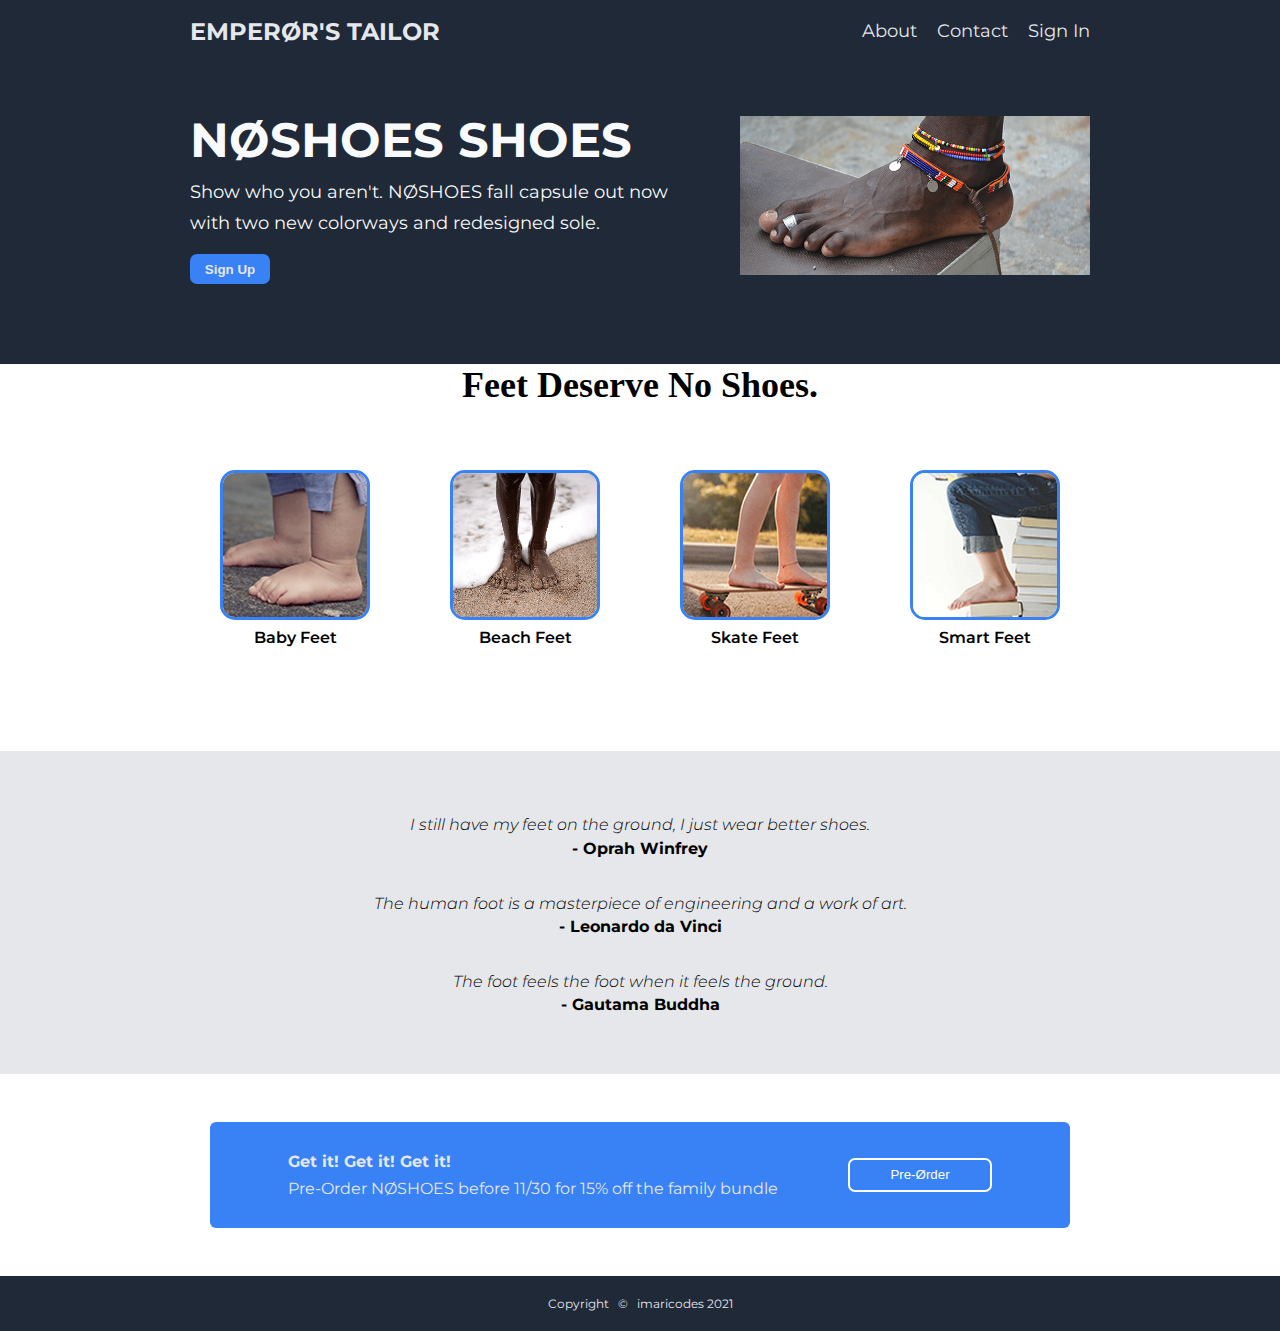
==== test.html @ 9531cc7f "COMMIT OF FIRST DRAFT" ====
<!DOCTYPE html>
<html lang="en">
<head>
  <meta charset="UTF-8">
  <meta http-equiv="X-UA-Compatible" content="IE=edge">
  <meta name="viewport" content="width=device-width, initial-scale=1.0">
  <title>LAYOUT</title>
  <link rel="stylesheet" href="test.css">
</head>
<body>
  
<!-- NAVIGATION -->
  

  <div class="wrapper">

    <nav>
      <links class="link-container header-logo-text">
          <ul class="left-nav-links">
              <li><a href="google.com">EMPERØR'S TAILOR</a></li>
              
          </ul>
          <ul class="right-nav-links">
              <li><a href="google.com">About</a></li>
              <li><a href="google.com">Contact</a></li>
              <li><a href="google.com">Sign In</a></li>
          </ul>
      </links>
      
  </nav>
      
  

    <!-- HEADER SECTION -->
    <div class="header-wrapper">
        <div class="header-container">
            <div class="header-info-container">
                <p class="hero-main-text">NØSHOES SHOES</p>
                <p class="hero-secondary-text">Show who you aren't. NØSHOES fall capsule out now with two new colorways and redesigned sole.</p>
                <button class="hero-button">
                  <a href="google.com">Sign Up</a>


                </button> 
            </div>
            <div class="header-img-container">
                <img class="header-image" src="images/afro-feet.png">
            </div>
        </div>

    </div>

   <!-- INFO SECTION -->
   
    <div class="info-section">
            
                <div class="info-section-title">
                    <p>Feet Deserve No Shoes.</p> 
                </div>
                <div class="info-section-gallery">
                    
                    <div class="info-section-image-box">
                        <img class="info-section-img" src="images/gallery-baby-feet.png" atl="">
                        <p>Baby Feet</p>
                    </div>
                     
                    <div class="info-section-image-box">
                        <img class="info-section-img" src="images/gallery-beach-feet.png" atl="">
                        <p>Beach Feet</p>
                    </div>
                    <div class="info-section-image-box">
                        <img class="info-section-img" src="images/gallery-skate-feet.png" atl="">
                        <p>Skate Feet</p>
                    </div>
                    <div class="info-section-image-box">
                        <img class="info-section-img" src="images/gallery-smart-feet.png" atl="">
                        <p>Smart Feet</p>
                    </div>
        </div>
    </div>
    
     
    
   

  <!-- TESTIMONIAL SECTION -->
  <div class="testimonial-section">
    <div class="testimonial-wrapper">
      <p class="testimonial-text">
        I still have my feet on the ground, I just wear better shoes.
      </p>
  
      <p class="testimonial-author">
        - Oprah Winfrey
      </p>
      <p class="testimonial-text">
        The human foot is a masterpiece of engineering and a work of art.
      </p>
  
      <p class="testimonial-author">
        - Leonardo da Vinci
      </p>
      <p class="testimonial-text">
        The foot feels the foot when it feels the ground.
      </p>
  
      <p class="testimonial-author">
        - Gautama Buddha
      </p>

    </div>
   
    </div>

    <!-- CALL TO ACTION -->
    <div class="action-section">
      <div class="action-box">
        <div class="action-box-left-text">
          <p class="call-to-action-1">Get it! Get it! Get it!</p>
          <p class="call-to-action-2">Pre-Order NØSHOES before 11/30 for 15% off the family bundle</p>
        </div>
        <button class="action-box-right-button">Pre-Ørder</button>
       
      </div>
    </div>
    
</div>

<footer class="footer">Copyright &nbsp &copy; &nbsp imaricodes 2021</footer>

</body>
</html>
---- test.css ----
/* @import url('https://fonts.googleapis.com/css2?family=Heebo:ital,wght@0,200..900;1,200..900'); */

/* @import url('https://fonts.googleapis.com/css2?family=Rubik,wght@0,200..900'); */

/* @import url('https://fonts.googleapis.com/css2?family=Montserrat:wght@700&display=swap'); */

/* @import url('https://fonts.googleapis.com/css2?family=Montserrat:wght@400;700&display=swap'); */

@import url('https://fonts.googleapis.com/css2?family=Montserrat:ital,wght@0,400;0,700;1,300&display=swap');

@import url('https://fonts.googleapis.com/css2?family=Montserrat:ital,wght@1,100&display=swap');

*{
    margin: 0px;
    padding: 0px;
  }

  html {
    
  }

  *, *:before, *:after {
    box-sizing: inherit;
  }

  body {
    display: flex;
    flex-direction: column;
    height: 100vh;
    overflow: scroll;
    font-family: Montserrat, sans-serif;
    
  }

  
  
  /* OTHER CSS */

  .wrapper {
    display: flex;
    flex-direction: column;
    align-items: center;
   
  }
  /* --Nav Bar-- */

nav {
    display: flex;
    background-color: #1f2937;
    justify-content: center;
    width: 100%;
    padding-left:30px;
    padding-right:30px;
    
}

.link-container {
    display: flex;
    gap: 100px;
    justify-content: flex-start;
    flex: 1 1 900px;
    max-width: 900px;
    margin-bottom: 4rem;
    align-items: center;
    margin-top: 1rem;
}

.right-nav-links {
  margin-left: auto;
  min-width: 226px;
  
}

.left-nav-links {
  min-width: 248px;
  }


ul {
    list-style-type: none;
    display: flex;
    gap: 20px;
    color: #e5e7eb;
  } 

  a{
      text-decoration: none;
      color: #e5e7eb;
  }

  /* HEADER SECTION */

.header-wrapper {
  display: flex;
  justify-content: center;
  gap: 50px;
  width: 100%;
  background-color: #1f2937;
    
}

.header-container {
    display: flex;
    flex-wrap: wrap-reverse;
    align-items: center;
    justify-content: center;
    max-width: 900px;
    gap: 50px;
    margin-left: auto;
    margin-right: auto;
    margin-bottom: 5rem;   
    
}


.header-info-container{
  display: flex;
  flex-direction: column;
  flex: 1 0 auto;
  max-width: 500px;       
  color: #f9fafb;
}

.hero-secondary-text {
  margin-bottom: 1rem;
}

.header-img-container{ 
   justify-content: center;
   align-items: center;
   flex: 0 0 350px;
    
}

.header-image{
    width: 100%;
}



/* -- INFO SECTION--*/


.info-section {  
    /* background-color: tan; */
    width: 100%;
    display: flex;
    flex-direction: column;
    /* max-width: 900px; */
    /* flex: 1; */
    align-items: center;
    

}

.info-section-title {
    /* background-color: yellow; */
    font-family: heebo;
    display:flex;
    justify-content: center;
    max-width: 900px;
    margin-bottom: 4rem;
    
}

.info-section-gallery{
    display: flex;
    flex-wrap: wrap;
    max-width: 900px;
    gap: 80px;
    justify-content: center;
    font-weight: 600;
}

/* this contains an image and <p> text*/
.info-section-image-box {
    
    display: flex;
    flex-direction: column;
    flex: 1 2 auto;
    max-width: 150px;
    text-align: center;
    
}

.info-section-img {
    max-width: 100%;
    border-radius: 10%;
    border: 3px solid#3882f6;
    margin-bottom: .5rem;
    
} 

  
  /* -- TESTIMONIAL SECTION -- */

  .testimonial-section {
    background-color: #e5e7eb;
    display: flex;
    flex-direction: column;
    justify-content: center;
    align-items: center;
    width: 100%;
    padding: 60px 0;   
}

.testimonial-wrapper{
  max-width: 900px;
  display: flex;
  flex-direction: column;
  align-items: center;

}


.testimonial-text, 
.testimonial-author {
  max-width: 900px;

}

/* -- CALL TO ACTION SECTION */

.action-section {
  display: flex;
  width: 100%;
  justify-content: center;
  align-items: center;
  padding: 0 100px;

}

.action-box {
  flex: 0 2 800px;
  background-color: #3882f6;
  justify-content: center;
  align-items: center;
  gap: 30ppx;
  display: flex;
  justify-content: center;
  align-items: center;
  border-radius: 6px;
  padding: 30px;
  flex-wrap: wrap;
  gap: 60px;
  min-width: 469px;
  
}

.action-box-left-text {
  display: flex;
  flex-direction: column;
  
  flex: 0 1 500px;
  color: #e5e7eb;
}

.call-to-action-1{
margin-bottom: .5rem;
font-weight: 700;
}


.action-box-right-button {
  background-color: #3882f6;
  height: 30px;
  min-width:100px;
  color: white;
  border-radius: 7px;
  border: 2px solid white;
  font-weight: 300;
  padding: 0px 20px;
   
}
  

.footer {
  background-color: #1f2937;
  color: #e5e7eb;
  text-align: center;
  padding: 20px 0px; 
  font-size: .75rem;


}


/* -- SHARED BOTTOM MARGIN */
  
.header-section, 
.testimonial-section,
.action-section {
  margin-bottom: 3rem;

}

.info-section {
  margin-bottom: 6.5rem;
}


/* -- FONT SETTINGS */


.hero-main-text {
/* font-family: 'Montserrat', sans-serif; */
font-weight: 700;
font-size: 3rem;
margin-bottom: .5rem;

}
.hero-secondary-text, .right-nav-links{
  /* font-family: 'Montserrat', sans-serif; */
  font-weight: 400;
  font-size: 1.1rem;
  line-height: 1.75;
}

.header-logo-text {
  font-size: 1.5rem;
  font-family: 'Montserrat', sans-serif;
  font-weight: 700;
}


.info-section-title {
  font-weight: 600;
  font-size: 2.25rem;
}

.testimonial-text {
  font-weight: 300;
  font-size: 1.5;
  font-family: 'Montserrat', sans-serif;
  font-style: italic;
  line-height: 1.7;
  max-width: 65ch;

  
  
}

.testimonial-author {
  font-family: Montserrat, sans-serif;
  font-size: 1.5;
  font-weight: bold;
  display: flex;
  margin: 0 0 2rem 0;
 

}

p.testimonial-author:last-child {
  margin-bottom: 0rem;
}

  
  
/* -- Buttons */

.hero-button {
background-color: #3882f6;
width: 80px;
height: 30px;
color: white;
border-radius: 7px;
border: none;
font-weight: bold;
}
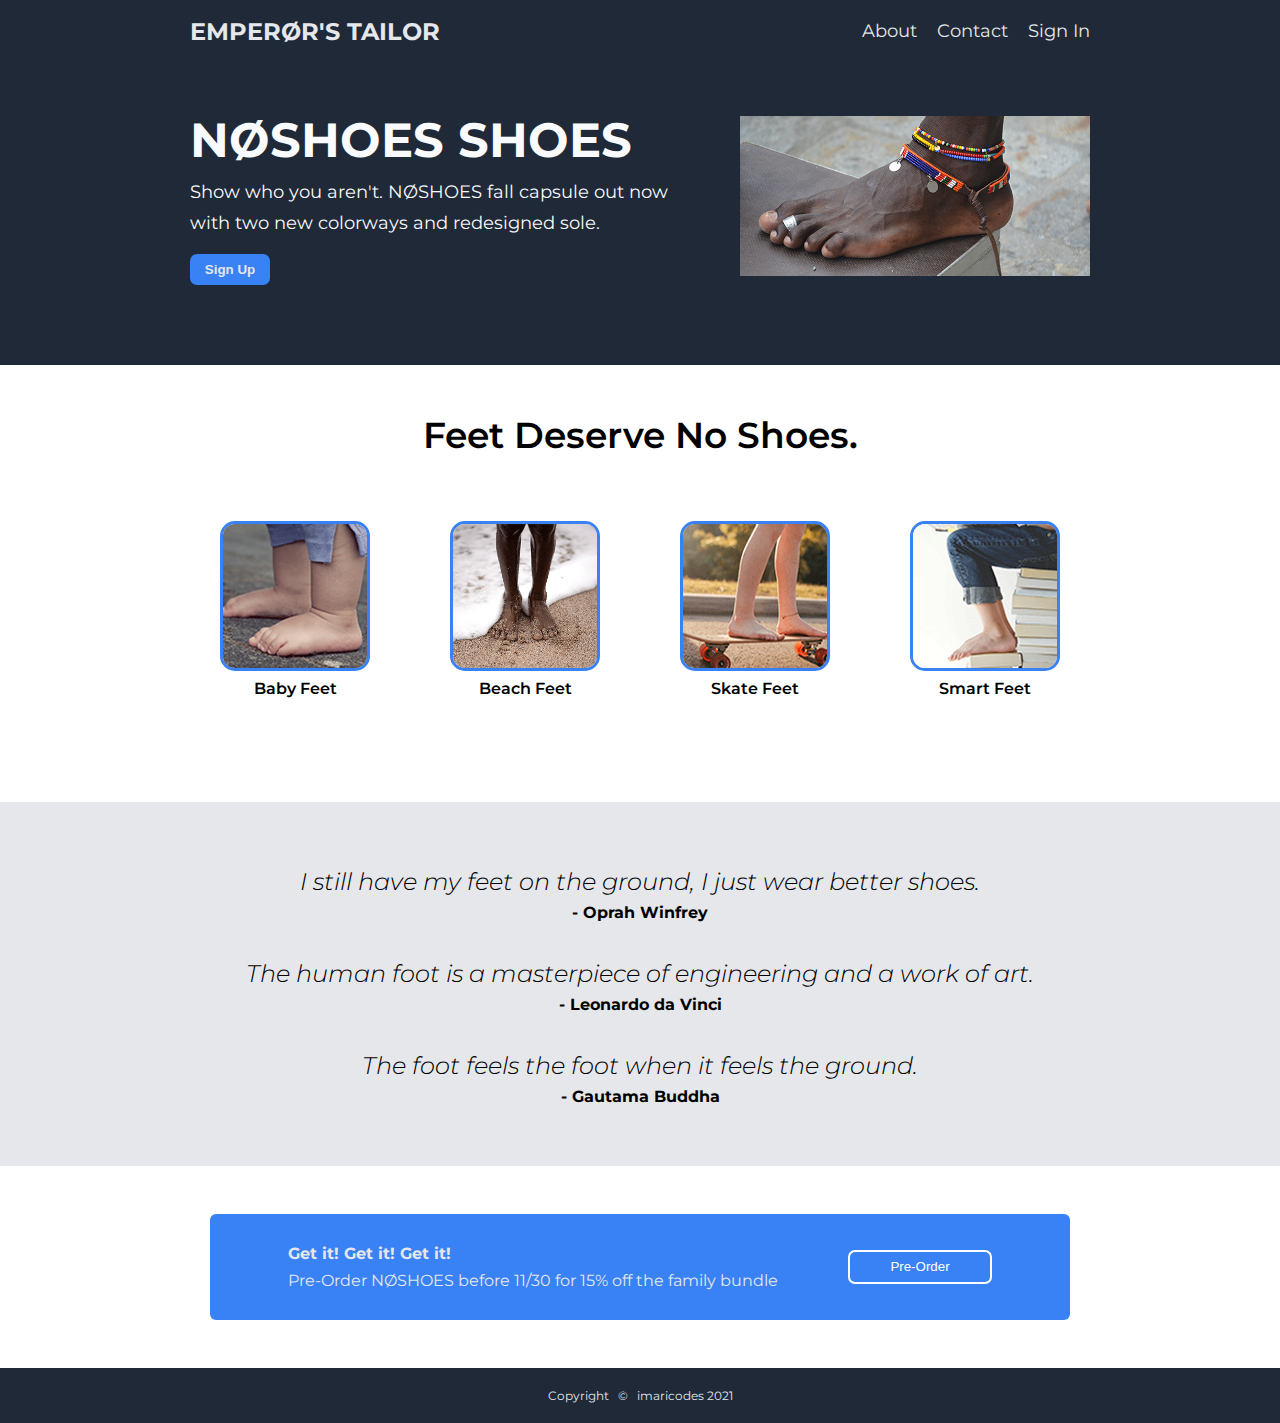
==== commit e31d11be: "REFACTOR CSS" ====
--- a/test.html
+++ b/test.html
@@ -14,11 +14,10 @@
 
   <div class="wrapper">
 
-    <nav>
+    <nav class="nav-section-wrapper">
       <links class="link-container header-logo-text">
           <ul class="left-nav-links">
-              <li><a href="google.com">EMPERØR'S TAILOR</a></li>
-              
+              <li><a href="google.com">EMPERØR'S TAILOR</a></li> 
           </ul>
           <ul class="right-nav-links">
               <li><a href="google.com">About</a></li>
@@ -35,12 +34,10 @@
     <div class="header-wrapper">
         <div class="header-container">
             <div class="header-info-container">
-                <p class="hero-main-text">NØSHOES SHOES</p>
-                <p class="hero-secondary-text">Show who you aren't. NØSHOES fall capsule out now with two new colorways and redesigned sole.</p>
+                <p class="header-hero-main-text">NØSHOES SHOES</p>
+                <p class="header-hero-secondary-text">Show who you aren't. NØSHOES fall capsule out now with two new colorways and redesigned sole.</p>
                 <button class="hero-button">
                   <a href="google.com">Sign Up</a>
-
-
                 </button> 
             </div>
             <div class="header-img-container">
@@ -52,7 +49,7 @@
 
    <!-- INFO SECTION -->
    
-    <div class="info-section">
+    <div class="info-section-wrapper">
             
                 <div class="info-section-title">
                     <p>Feet Deserve No Shoes.</p> 
@@ -84,7 +81,7 @@
    
 
   <!-- TESTIMONIAL SECTION -->
-  <div class="testimonial-section">
+  <div class="testimonial-section-wrapper">
     <div class="testimonial-wrapper">
       <p class="testimonial-text">
         I still have my feet on the ground, I just wear better shoes.
@@ -107,19 +104,18 @@
       <p class="testimonial-author">
         - Gautama Buddha
       </p>
-
     </div>
    
-    </div>
+  </div>
 
     <!-- CALL TO ACTION -->
-    <div class="action-section">
-      <div class="action-box">
-        <div class="action-box-left-text">
-          <p class="call-to-action-1">Get it! Get it! Get it!</p>
+    <div class="callToAction-section-wrapper">
+      <div class="callToAction-box">
+        <div class="callToAction-box-left-text">
+          <p class="callToAction-content-1">Get it! Get it! Get it!</p>
           <p class="call-to-action-2">Pre-Order NØSHOES before 11/30 for 15% off the family bundle</p>
         </div>
-        <button class="action-box-right-button">Pre-Ørder</button>
+        <button class="callToAction-box-right-button">Pre-Order</button>
        
       </div>
     </div>
@@ -130,3 +126,13 @@
 
 </body>
 </html>
+
+
+
+
+
+
+
+
+
+
--- a/test.css
+++ b/test.css
@@ -1,27 +1,25 @@
-/* @import url('https://fonts.googleapis.com/css2?family=Heebo:ital,wght@0,200..900;1,200..900'); */
-
-/* @import url('https://fonts.googleapis.com/css2?family=Rubik,wght@0,200..900'); */
-
-/* @import url('https://fonts.googleapis.com/css2?family=Montserrat:wght@700&display=swap'); */
-
-/* @import url('https://fonts.googleapis.com/css2?family=Montserrat:wght@400;700&display=swap'); */
+
 
 @import url('https://fonts.googleapis.com/css2?family=Montserrat:ital,wght@0,400;0,700;1,300&display=swap');
 
-@import url('https://fonts.googleapis.com/css2?family=Montserrat:ital,wght@1,100&display=swap');
 
 *{
     margin: 0px;
     padding: 0px;
-  }
-
-  html {
-    
-  }
-
+
+  }
+ 
   *, *:before, *:after {
     box-sizing: inherit;
   }
+
+  html {
+    
+  }
+.check{
+  width: 100%;
+  background-color: red;
+}
 
   body {
     display: flex;
@@ -32,25 +30,21 @@
     
   }
 
-  
-  
-  /* OTHER CSS */
 
   .wrapper {
     display: flex;
     flex-direction: column;
-    align-items: center;
-   
-  }
-  /* --Nav Bar-- */
-
-nav {
+    align-items: center; 
+  }
+  /* -- NAV BAR -- */
+
+.nav-section-wrapper {
     display: flex;
     background-color: #1f2937;
     justify-content: center;
     width: 100%;
-    padding-left:30px;
-    padding-right:30px;
+    /* padding-left:30px;
+    padding-right:30px; */
     
 }
 
@@ -63,6 +57,7 @@
     margin-bottom: 4rem;
     align-items: center;
     margin-top: 1rem;
+    padding: 0rem 4rem;
 }
 
 .right-nav-links {
@@ -88,7 +83,7 @@
       color: #e5e7eb;
   }
 
-  /* HEADER SECTION */
+  /* -- HEADER SECTION -- */
 
 .header-wrapper {
   display: flex;
@@ -96,6 +91,7 @@
   gap: 50px;
   width: 100%;
   background-color: #1f2937;
+  margin-bottom: 3rem;
     
 }
 
@@ -108,8 +104,7 @@
     gap: 50px;
     margin-left: auto;
     margin-right: auto;
-    margin-bottom: 5rem;   
-    
+    margin-bottom: 5rem;      
 }
 
 
@@ -121,46 +116,48 @@
   color: #f9fafb;
 }
 
-.hero-secondary-text {
+.header-hero-secondary-text {
   margin-bottom: 1rem;
 }
 
 .header-img-container{ 
    justify-content: center;
    align-items: center;
-   flex: 0 0 350px;
-    
+   flex: 0 0 350px;   
 }
 
 .header-image{
     width: 100%;
 }
 
-
-
-/* -- INFO SECTION--*/
-
-
-.info-section {  
-    /* background-color: tan; */
+.hero-button {
+  background-color: #3882f6;
+  width: 80px;
+  padding: .5rem 0rem;
+  color: white;
+  border-radius: 7px;
+  border: none;
+  font-weight: bold;
+  }
+
+
+
+/* -- INFO SECTION -- */
+
+
+.info-section-wrapper {  
     width: 100%;
     display: flex;
     flex-direction: column;
-    /* max-width: 900px; */
-    /* flex: 1; */
     align-items: center;
-    
-
-}
-
-.info-section-title {
-    /* background-color: yellow; */
-    font-family: heebo;
+    margin-bottom: 6.5rem;
+}
+
+.info-section-title { 
     display:flex;
     justify-content: center;
     max-width: 900px;
-    margin-bottom: 4rem;
-    
+    margin-bottom: 4rem;  
 }
 
 .info-section-gallery{
@@ -172,7 +169,6 @@
     font-weight: 600;
 }
 
-/* this contains an image and <p> text*/
 .info-section-image-box {
     
     display: flex;
@@ -180,28 +176,30 @@
     flex: 1 2 auto;
     max-width: 150px;
     text-align: center;
-    
+       
 }
 
 .info-section-img {
     max-width: 100%;
     border-radius: 10%;
     border: 3px solid#3882f6;
-    margin-bottom: .5rem;
-    
+    margin-bottom: .5rem; 
+    
+       
 } 
 
   
   /* -- TESTIMONIAL SECTION -- */
 
-  .testimonial-section {
+  .testimonial-section-wrapper {
     background-color: #e5e7eb;
     display: flex;
     flex-direction: column;
     justify-content: center;
     align-items: center;
     width: 100%;
-    padding: 60px 0;   
+    padding: 60px 0;
+    margin-bottom: 3rem;   
 }
 
 .testimonial-wrapper{
@@ -219,18 +217,23 @@
 
 }
 
-/* -- CALL TO ACTION SECTION */
-
-.action-section {
+p.testimonial-author:last-child {
+  margin-bottom: 0rem;
+}
+
+/* -- CALL TO ACTION SECTION -- */
+
+.callToAction-section-wrapper {
   display: flex;
   width: 100%;
   justify-content: center;
   align-items: center;
   padding: 0 100px;
-
-}
-
-.action-box {
+  margin-bottom: 3rem;
+
+}
+
+.callToAction-box {
   flex: 0 2 800px;
   background-color: #3882f6;
   justify-content: center;
@@ -247,21 +250,20 @@
   
 }
 
-.action-box-left-text {
+.callToAction-box-left-text {
   display: flex;
   flex-direction: column;
-  
   flex: 0 1 500px;
   color: #e5e7eb;
 }
 
-.call-to-action-1{
+.callToAction-content-1{
 margin-bottom: .5rem;
 font-weight: 700;
 }
 
 
-.action-box-right-button {
+.callToAction-box-right-button {
   background-color: #3882f6;
   height: 30px;
   min-width:100px;
@@ -274,43 +276,43 @@
 }
   
 
+/* -- FOOTER -- */
+
 .footer {
   background-color: #1f2937;
   color: #e5e7eb;
   text-align: center;
   padding: 20px 0px; 
   font-size: .75rem;
-
-
-}
-
-
-/* -- SHARED BOTTOM MARGIN */
-  
-.header-section, 
-.testimonial-section,
-.action-section {
-  margin-bottom: 3rem;
-
-}
-
-.info-section {
-  margin-bottom: 6.5rem;
-}
-
-
-/* -- FONT SETTINGS */
-
-
-.hero-main-text {
-/* font-family: 'Montserrat', sans-serif; */
+}
+
+
+/* -- CALL TO ACTION SECTION -- */
+
+
+
+
+.action-box-right-button {
+  background-color: #3882f6;
+  padding: .5rem 1rem;
+  color: white;
+  border-radius: 7px;
+  border: 2px solid white;
+  font-weight: bold;
+  }
+
+
+
+/* -- FONT SETTINGS -- */
+
+
+.header-hero-main-text {
 font-weight: 700;
 font-size: 3rem;
 margin-bottom: .5rem;
 
 }
-.hero-secondary-text, .right-nav-links{
-  /* font-family: 'Montserrat', sans-serif; */
+.header-hero-secondary-text, .right-nav-links {
   font-weight: 400;
   font-size: 1.1rem;
   line-height: 1.75;
@@ -318,7 +320,6 @@
 
 .header-logo-text {
   font-size: 1.5rem;
-  font-family: 'Montserrat', sans-serif;
   font-weight: 700;
 }
 
@@ -330,43 +331,27 @@
 
 .testimonial-text {
   font-weight: 300;
-  font-size: 1.5;
-  font-family: 'Montserrat', sans-serif;
+  font-size: 1.5rem;
   font-style: italic;
   line-height: 1.7;
-  max-width: 65ch;
-
-  
+  max-width: 65ch;  
   
 }
 
 .testimonial-author {
-  font-family: Montserrat, sans-serif;
   font-size: 1.5;
-  font-weight: bold;
-  display: flex;
-  margin: 0 0 2rem 0;
+  font-weight: 700;
+  display: flex;
+  margin-bottom: 2rem;
  
-
-}
-
-p.testimonial-author:last-child {
-  margin-bottom: 0rem;
-}
-
-  
-  
-/* -- Buttons */
-
-.hero-button {
-background-color: #3882f6;
-width: 80px;
-height: 30px;
-color: white;
-border-radius: 7px;
-border: none;
-font-weight: bold;
-}
+}
+
+
+
+
+
+
+  
  
   
   
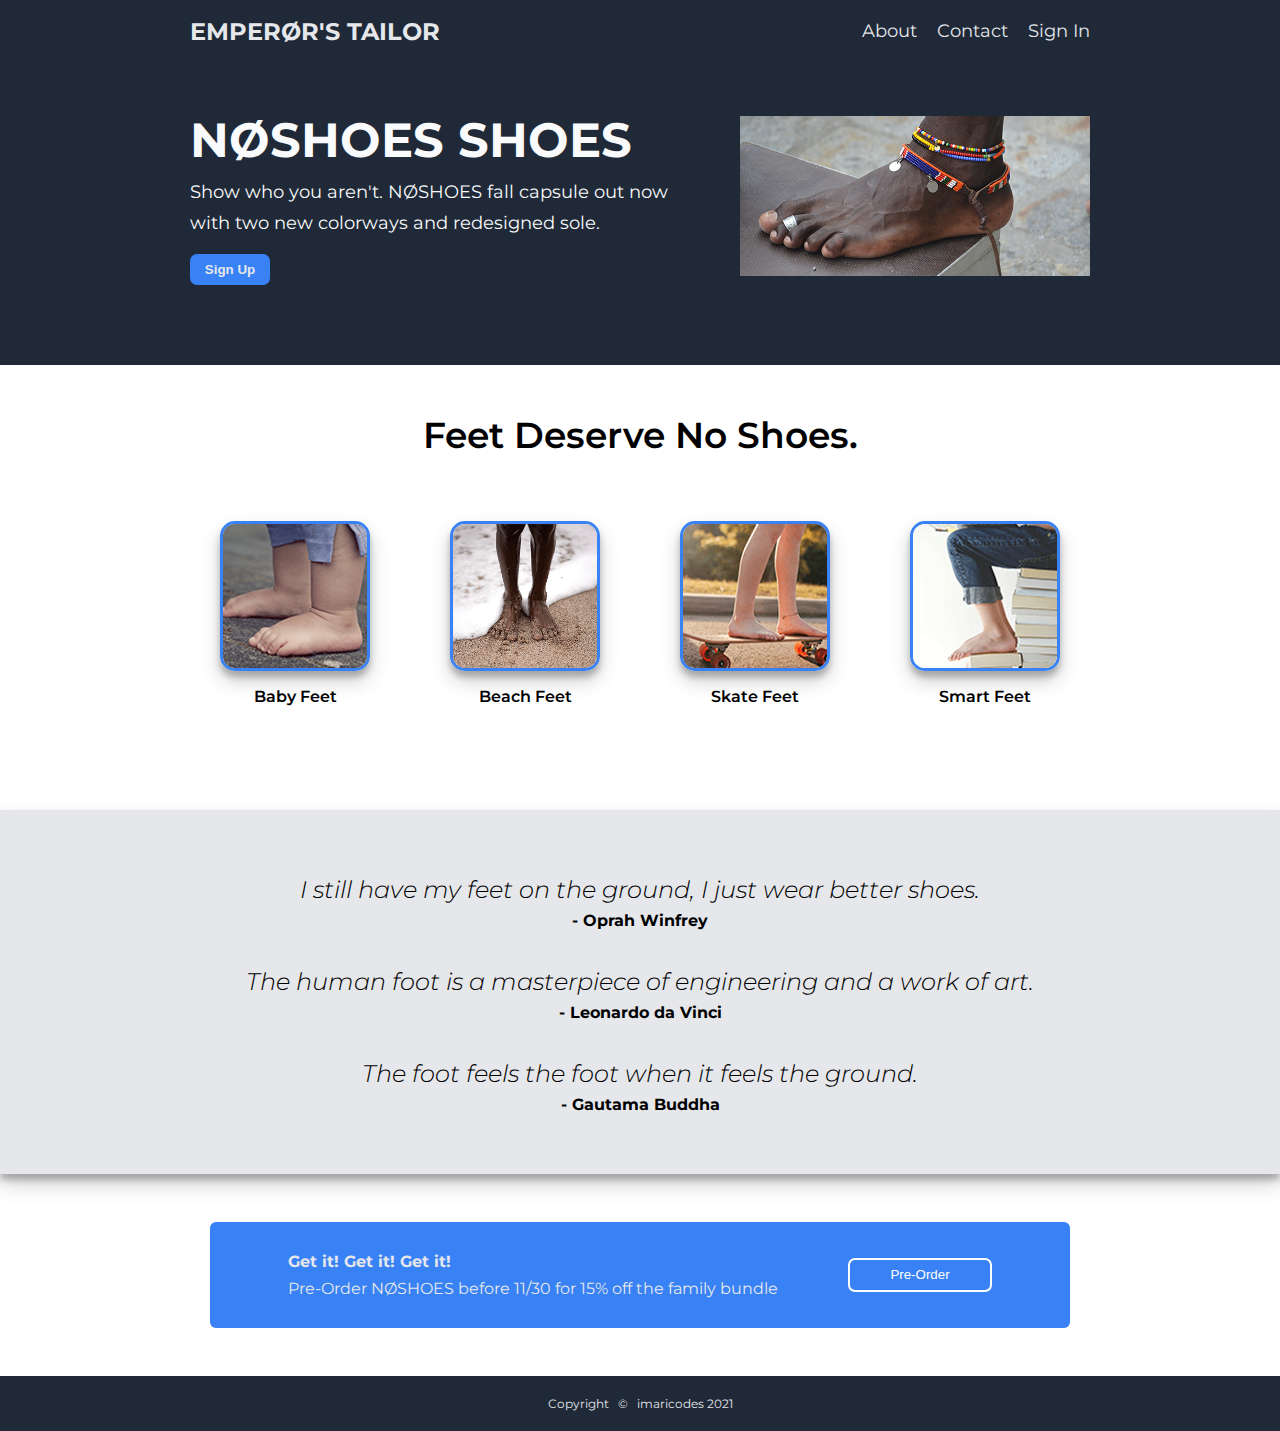
==== commit f7ff6358: "Add box shadow to info section wrapper and info section images" ====
--- a/test.html
+++ b/test.html
@@ -70,7 +70,7 @@
                         <p>Skate Feet</p>
                     </div>
                     <div class="info-section-image-box">
-                        <img class="info-section-img" src="images/gallery-smart-feet.png" atl="">
+                        <img class="info-section-img shadow" src="images/gallery-smart-feet.png" atl="">
                         <p>Smart Feet</p>
                     </div>
         </div>
@@ -81,7 +81,7 @@
    
 
   <!-- TESTIMONIAL SECTION -->
-  <div class="testimonial-section-wrapper">
+  <div class="testimonial-section-wrapper shadow">
     <div class="testimonial-wrapper">
       <p class="testimonial-text">
         I still have my feet on the ground, I just wear better shoes.
--- a/test.css
+++ b/test.css
@@ -151,6 +151,7 @@
     flex-direction: column;
     align-items: center;
     margin-bottom: 6.5rem;
+    
 }
 
 .info-section-title { 
@@ -160,7 +161,7 @@
     margin-bottom: 4rem;  
 }
 
-.info-section-gallery{
+.info-section-gallery {
     display: flex;
     flex-wrap: wrap;
     max-width: 900px;
@@ -183,9 +184,9 @@
     max-width: 100%;
     border-radius: 10%;
     border: 3px solid#3882f6;
-    margin-bottom: .5rem; 
-    
-       
+    margin-bottom: 1rem;
+    box-shadow: rgba(0, 0, 0, 0.19) 0px 10px 20px, rgba(0, 0, 0, 0.23) 0px 6px 6px;
+          
 } 
 
   
@@ -200,6 +201,7 @@
     width: 100%;
     padding: 60px 0;
     margin-bottom: 3rem;   
+    box-shadow: rgba(0, 0, 0, 0.19) 0px 10px 20px, rgba(0, 0, 0, 0.23) 0px 6px 6px;
 }
 
 .testimonial-wrapper{
@@ -347,7 +349,9 @@
 }
 
 
-
+.shadow {
+  
+}
 
 
 
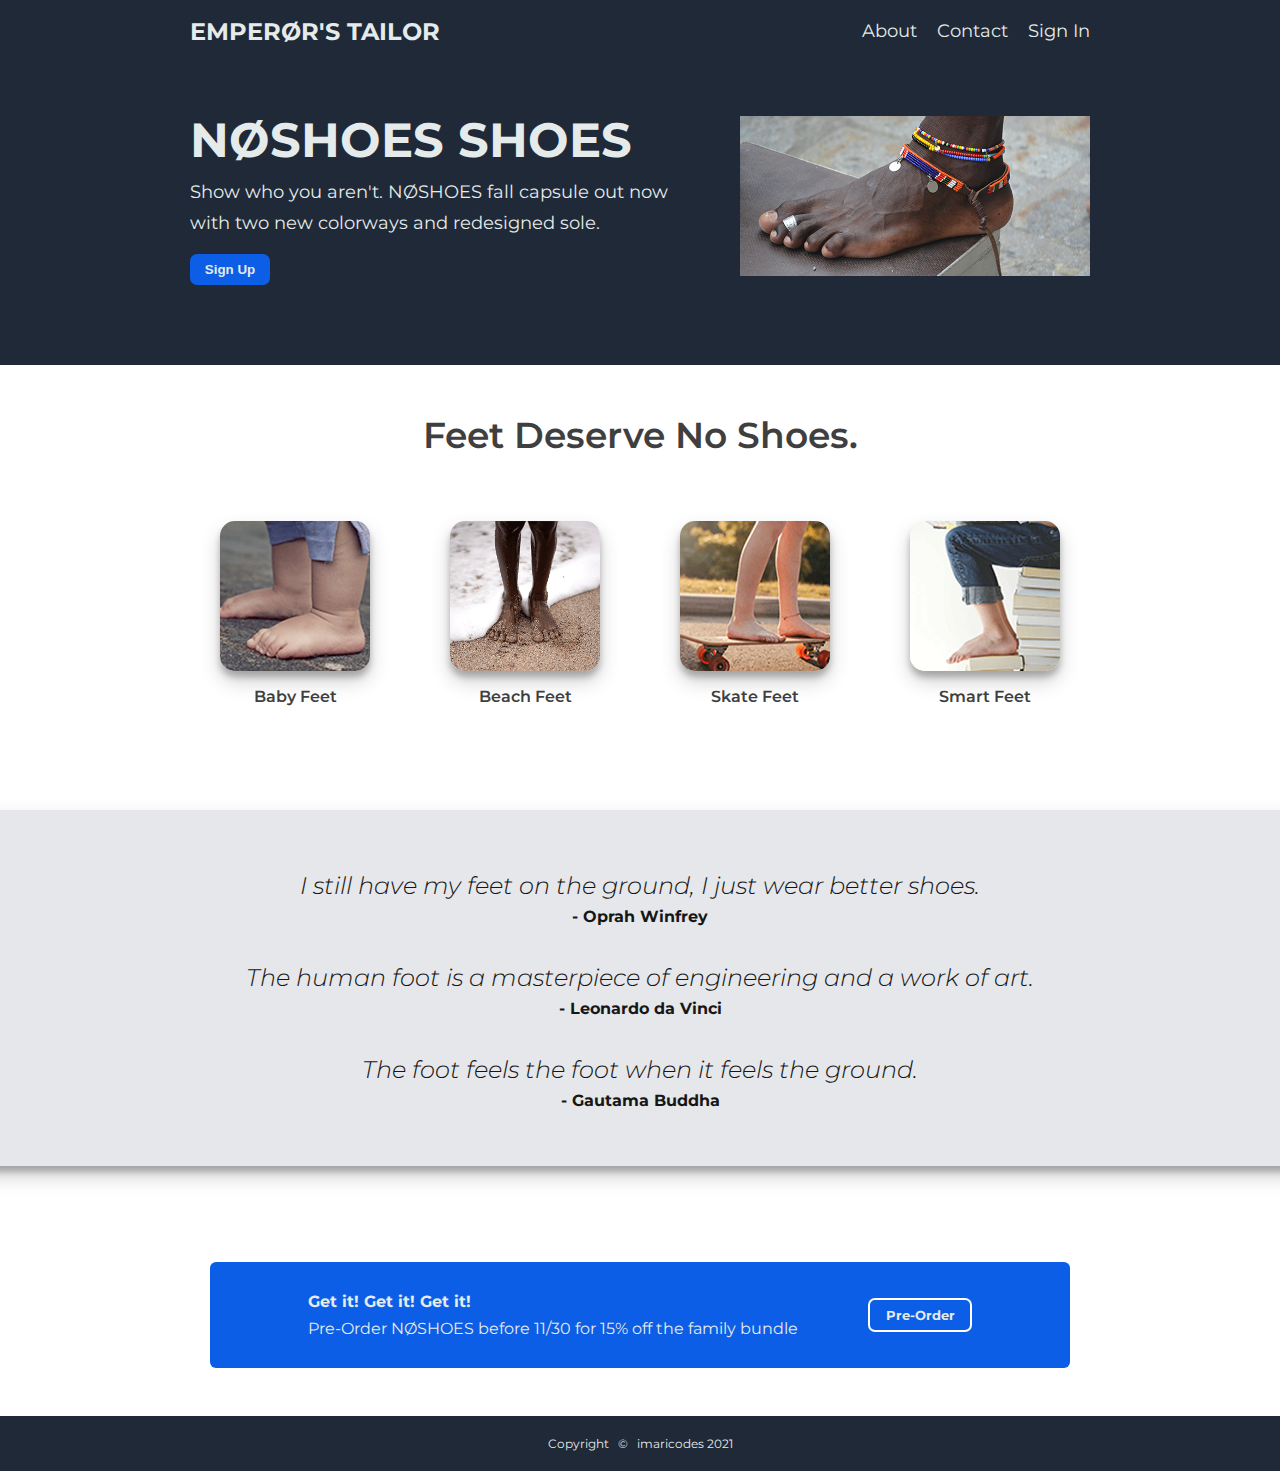
==== commit 2e7e880d: "Clean up some CSS" ====
--- a/test.html
+++ b/test.html
@@ -6,6 +6,7 @@
   <meta name="viewport" content="width=device-width, initial-scale=1.0">
   <title>LAYOUT</title>
   <link rel="stylesheet" href="test.css">
+  <link rel="stylesheet" href="query.css">
 </head>
 <body>
   
--- a/test.css
+++ b/test.css
@@ -6,7 +6,6 @@
 *{
     margin: 0px;
     padding: 0px;
-
   }
  
   *, *:before, *:after {
@@ -16,10 +15,6 @@
   html {
     
   }
-.check{
-  width: 100%;
-  background-color: red;
-}
 
   body {
     display: flex;
@@ -27,6 +22,7 @@
     height: 100vh;
     overflow: scroll;
     font-family: Montserrat, sans-serif;
+    color: #E5EBEB;
     
   }
 
@@ -42,10 +38,7 @@
     display: flex;
     background-color: #1f2937;
     justify-content: center;
-    width: 100%;
-    /* padding-left:30px;
-    padding-right:30px; */
-    
+    width: 100%;   
 }
 
 .link-container {
@@ -75,12 +68,12 @@
     list-style-type: none;
     display: flex;
     gap: 20px;
-    color: #e5e7eb;
+    
   } 
 
   a{
       text-decoration: none;
-      color: #e5e7eb;
+      color: #E5EBEB;
   }
 
   /* -- HEADER SECTION -- */
@@ -104,16 +97,15 @@
     gap: 50px;
     margin-left: auto;
     margin-right: auto;
-    margin-bottom: 5rem;      
-}
-
+    margin-bottom: 5rem;
+         
+}
 
 .header-info-container{
   display: flex;
   flex-direction: column;
   flex: 1 0 auto;
   max-width: 500px;       
-  color: #f9fafb;
 }
 
 .header-hero-secondary-text {
@@ -131,10 +123,9 @@
 }
 
 .hero-button {
-  background-color: #3882f6;
+  background-color: #0B5EE5;
   width: 80px;
   padding: .5rem 0rem;
-  color: white;
   border-radius: 7px;
   border: none;
   font-weight: bold;
@@ -151,6 +142,7 @@
     flex-direction: column;
     align-items: center;
     margin-bottom: 6.5rem;
+    color: rgb(63, 63, 63); 
     
 }
 
@@ -183,7 +175,6 @@
 .info-section-img {
     max-width: 100%;
     border-radius: 10%;
-    border: 3px solid#3882f6;
     margin-bottom: 1rem;
     box-shadow: rgba(0, 0, 0, 0.19) 0px 10px 20px, rgba(0, 0, 0, 0.23) 0px 6px 6px;
           
@@ -199,9 +190,11 @@
     justify-content: center;
     align-items: center;
     width: 100%;
-    padding: 60px 0;
-    margin-bottom: 3rem;   
+    padding: 3.5rem;
+    margin-bottom: 6rem;
+    color: rgb(22, 22, 22);   
     box-shadow: rgba(0, 0, 0, 0.19) 0px 10px 20px, rgba(0, 0, 0, 0.23) 0px 6px 6px;
+    
 }
 
 .testimonial-wrapper{
@@ -237,7 +230,7 @@
 
 .callToAction-box {
   flex: 0 2 800px;
-  background-color: #3882f6;
+  background-color: #0B5EE5;
   justify-content: center;
   align-items: center;
   gap: 30ppx;
@@ -248,15 +241,13 @@
   padding: 30px;
   flex-wrap: wrap;
   gap: 60px;
-  min-width: 469px;
-  
+  min-width: 469px; 
 }
 
 .callToAction-box-left-text {
   display: flex;
   flex-direction: column;
-  flex: 0 1 500px;
-  color: #e5e7eb;
+  flex: 0 1 500px; 
 }
 
 .callToAction-content-1{
@@ -266,15 +257,15 @@
 
 
 .callToAction-box-right-button {
-  background-color: #3882f6;
+  background-color: #0B5EE5;
   height: 30px;
   min-width:100px;
-  color: white;
   border-radius: 7px;
   border: 2px solid white;
   font-weight: 300;
-  padding: 0px 20px;
-   
+  color: inherit;
+  font-family: inherit;
+  font-weight: 700;
 }
   
 
@@ -282,30 +273,16 @@
 
 .footer {
   background-color: #1f2937;
-  color: #e5e7eb;
+  
   text-align: center;
   padding: 20px 0px; 
   font-size: .75rem;
 }
 
 
-/* -- CALL TO ACTION SECTION -- */
-
-
-
-
-.action-box-right-button {
-  background-color: #3882f6;
-  padding: .5rem 1rem;
-  color: white;
-  border-radius: 7px;
-  border: 2px solid white;
-  font-weight: bold;
-  }
-
-
-
 /* -- FONT SETTINGS -- */
+
+/* optimize, reduce this code later? */
 
 
 .header-hero-main-text {
@@ -336,8 +313,7 @@
   font-size: 1.5rem;
   font-style: italic;
   line-height: 1.7;
-  max-width: 65ch;  
-  
+  max-width: 65ch;    
 }
 
 .testimonial-author {
@@ -345,23 +321,20 @@
   font-weight: 700;
   display: flex;
   margin-bottom: 2rem;
+}
+
+
+
+
+
+
+  
  
-}
-
-
-.shadow {
-  
-}
-
-
-
+  
+  
+  
   
  
-  
-  
-  
-  
- 
 
   
 
